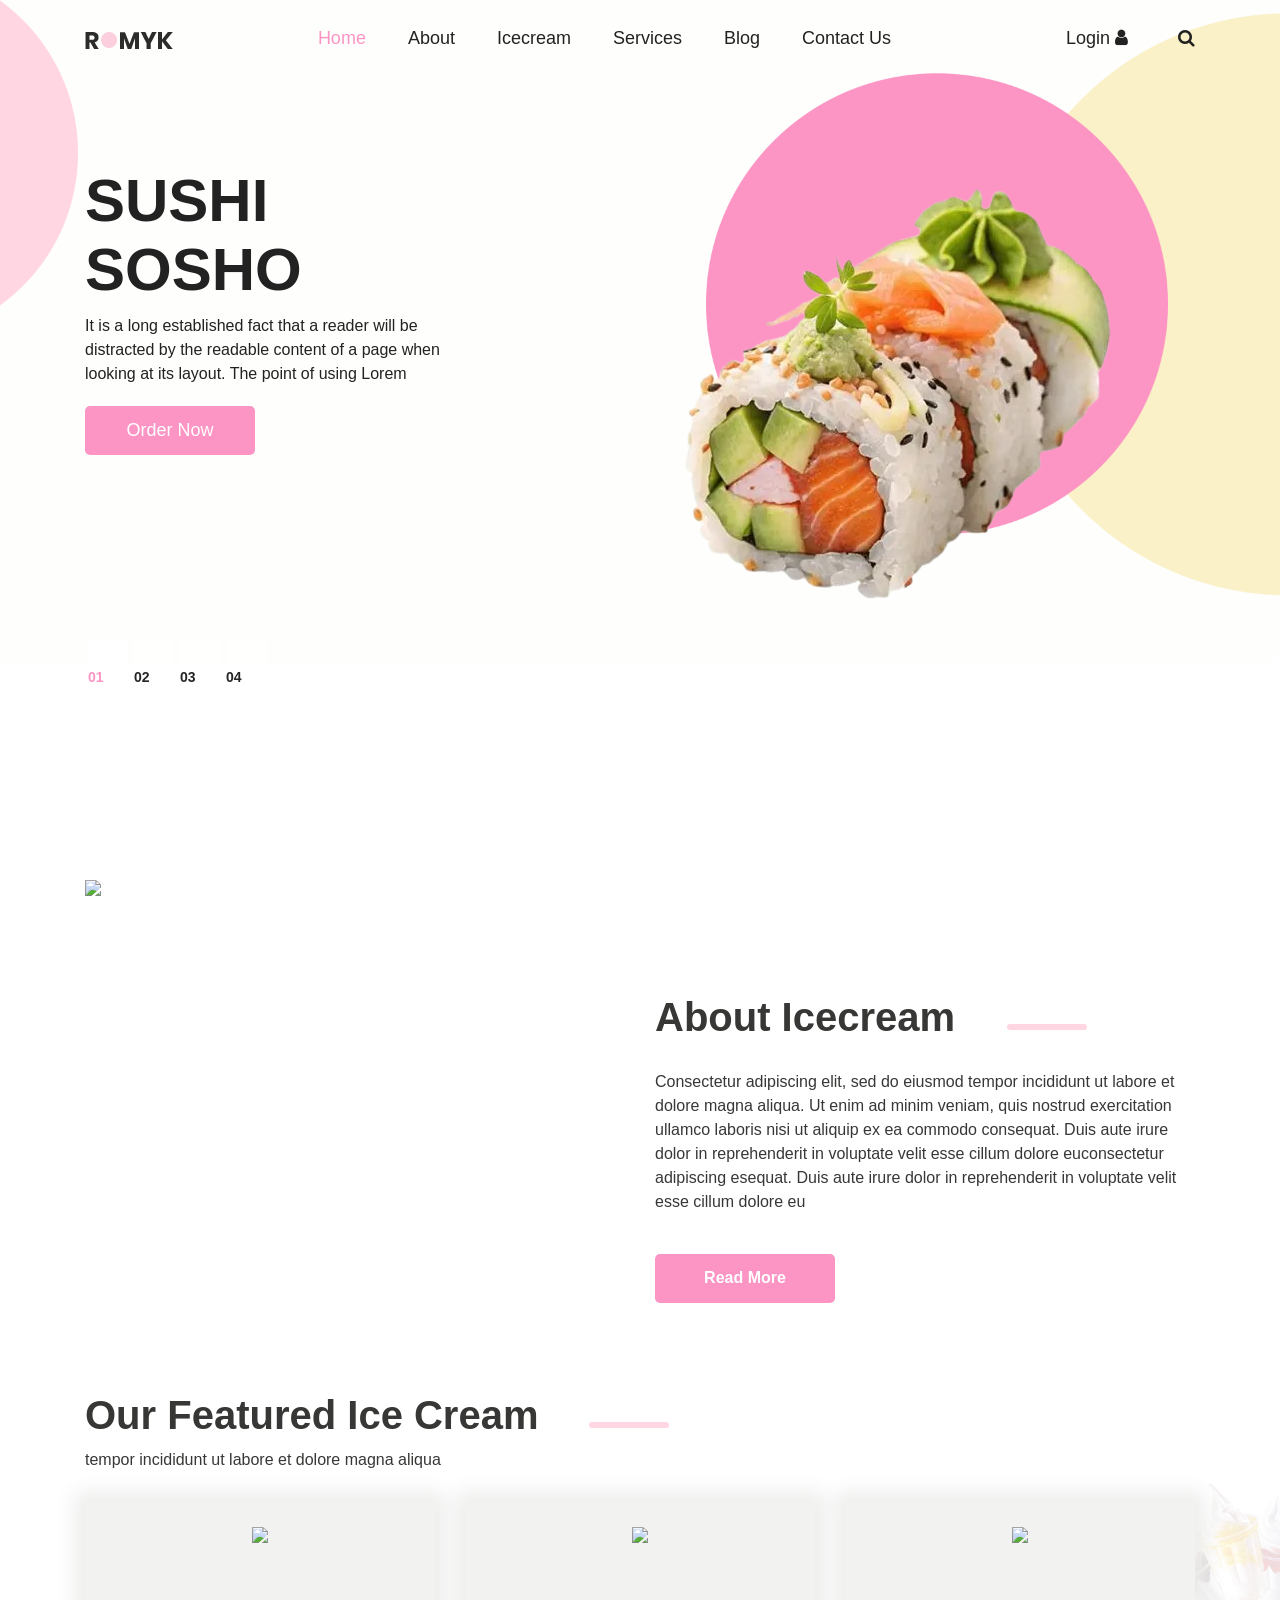
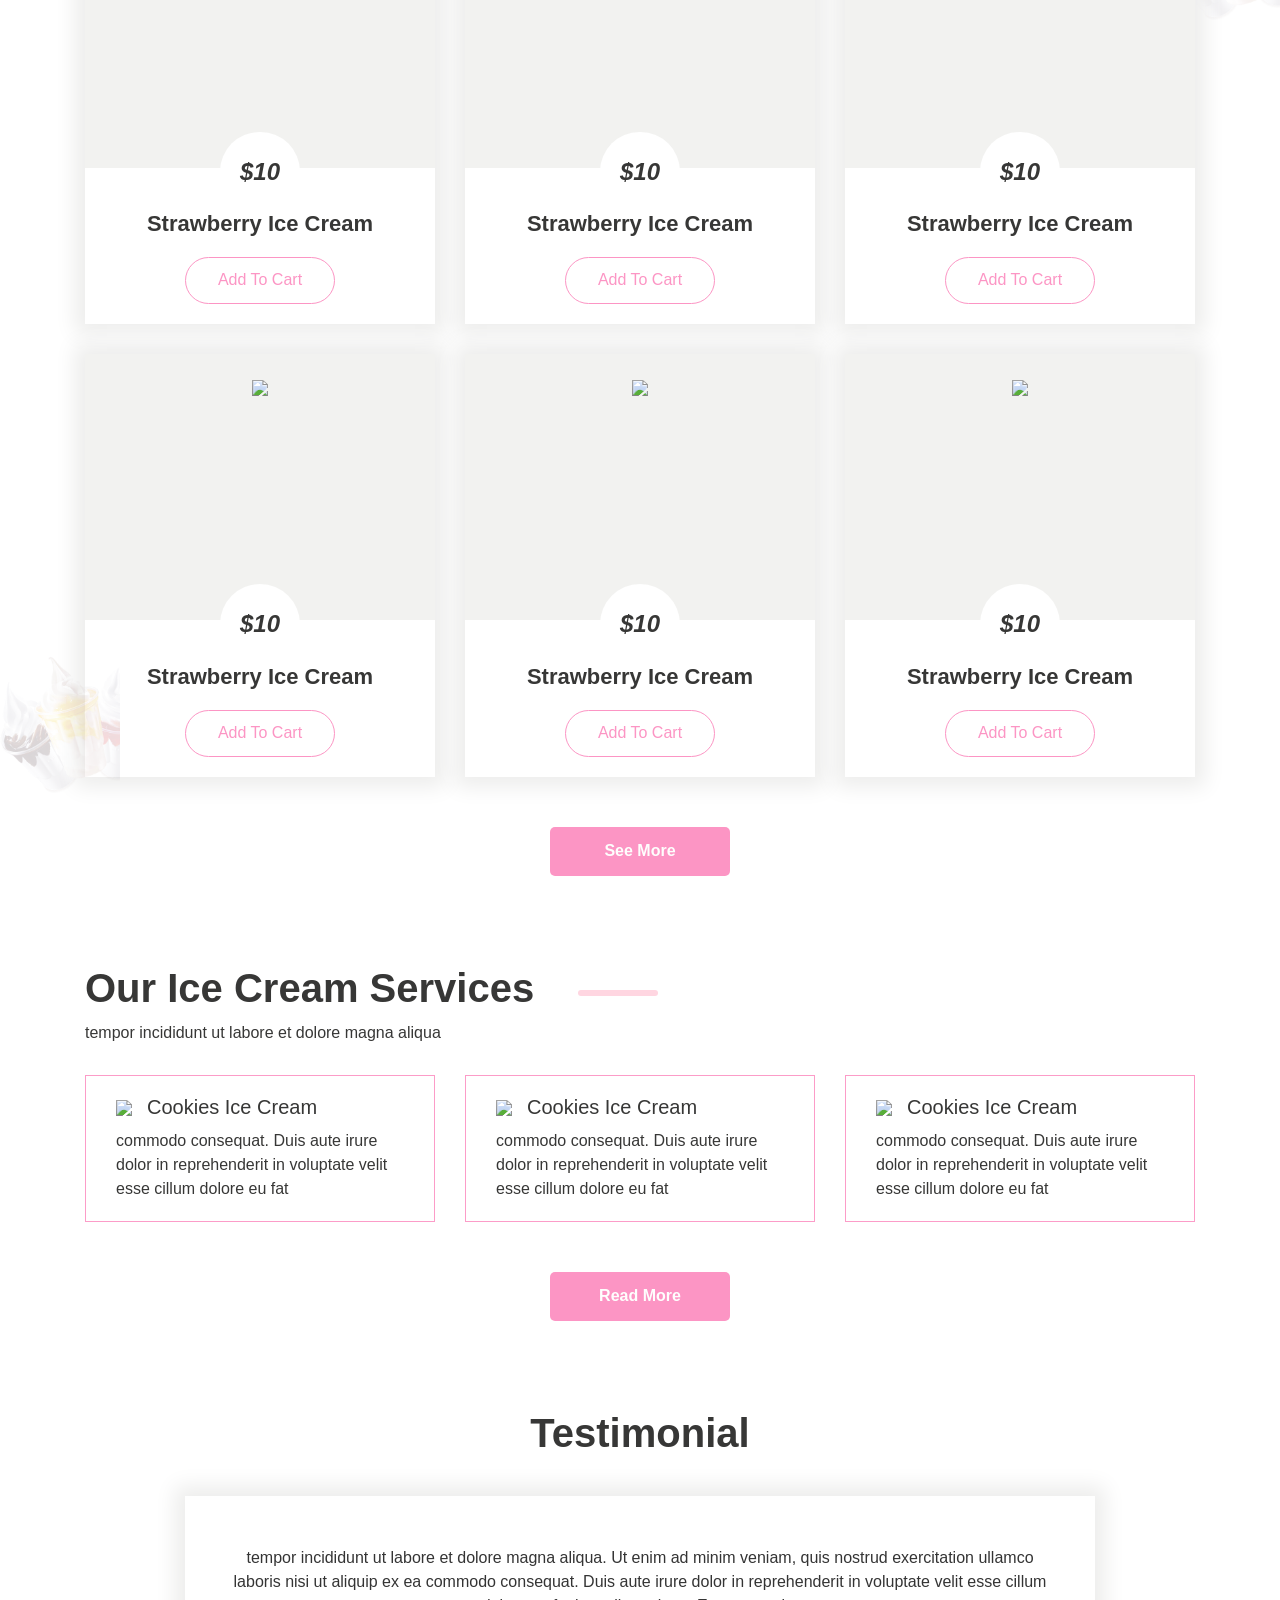
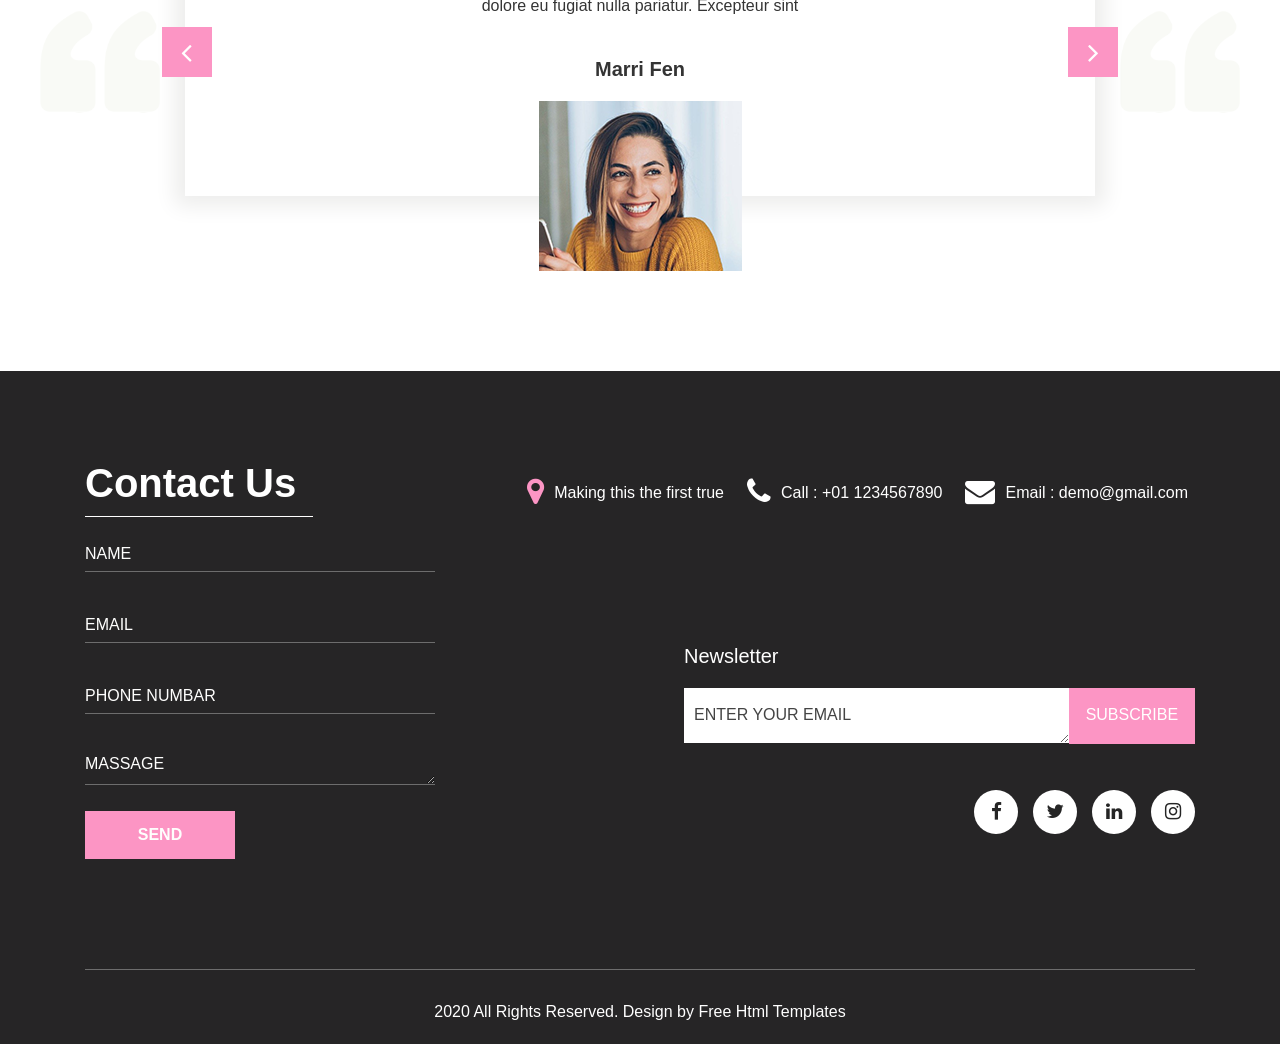
==== index.html @ 0fcc0a8a "Initial commit" ====
<!DOCTYPE html>
<html>
   <head>
      <!-- basic -->
      <meta charset="utf-8">
      <meta http-equiv="X-UA-Compatible" content="IE=edge">
      <meta name="viewport" content="width=device-width, initial-scale=1">
      <!-- mobile metas -->
      <meta name="viewport" content="width=device-width, initial-scale=1">
      <meta name="viewport" content="initial-scale=1, maximum-scale=1">
      <!-- site metas -->
      <title>Romyk</title>
      <meta name="keywords" content="">
      <meta name="description" content="">
      <meta name="author" content="">
      <!-- bootstrap css -->
      <link rel="stylesheet" type="text/css" href="css/bootstrap.min.css">
      <!-- style css -->
      <link rel="stylesheet" type="text/css" href="css/style.css">
      <!-- Responsive-->
      <link rel="stylesheet" href="css/responsive.css">
      <!-- fevicon -->
      <link rel="icon" href="images/fevicon.png" type="image/gif" />
      <!-- font css -->
      <link href="https://fonts.googleapis.com/css?family=Roboto:400,500,700&display=swap" rel="stylesheet">
      <!-- Scrollbar Custom CSS -->
      <link rel="stylesheet" href="css/jquery.mCustomScrollbar.min.css">
      <!-- Tweaks for older IEs-->
      <link rel="stylesheet" href="https://netdna.bootstrapcdn.com/font-awesome/4.0.3/css/font-awesome.css">
   </head>
   <body>
      <div class="header_section">
         <div class="container">
            <nav class="navbar navbar-expand-lg navbar-light bg-light">
               <a class="navbar-brand"href="index.html"><img src="images/logo.png"></a>
               <button class="navbar-toggler" type="button" data-toggle="collapse" data-target="#navbarSupportedContent" aria-controls="navbarSupportedContent" aria-expanded="false" aria-label="Toggle navigation">
               <span class="navbar-toggler-icon"></span>
               </button>
               <div class="collapse navbar-collapse" id="navbarSupportedContent">
                  <ul class="navbar-nav ml-auto">
                     <li class="nav-item active">
                        <a class="nav-link" href="index.html">Home</a>
                     </li>
                     <li class="nav-item">
                        <a class="nav-link" href="about.html">About</a>
                     </li>
                     <li class="nav-item">
                        <a class="nav-link" href="icecream.html">Icecream</a>
                     </li>
                     <li class="nav-item">
                        <a class="nav-link" href="services.html">Services</a>
                     </li>
                     <li class="nav-item">
                        <a class="nav-link" href="blog.html">Blog</a>
                     </li>
                     <li class="nav-item">
                        <a class="nav-link" href="contact.html">Contact Us</a>
                     </li>
                  </ul>
                  <form class="form-inline my-2 my-lg-0">
                     <div class="login_bt"><a href="#">Login <span style="color: #222222;"><i class="fa fa-user" aria-hidden="true"></i></span></a></div>
                     <div class="fa fa-search form-control-feedback"></div>
                  </form>
               </div>
            </nav>
         </div>
         <!-- banner section start --> 
         <div class="banner_section layout_padding">
            <div class="container">
               <div id="carouselExampleIndicators" class="carousel slide" data-ride="carousel">
                  <ol class="carousel-indicators">
                     <li data-target="#carouselExampleIndicators" data-slide-to="0" class="active">01</li>
                     <li data-target="#carouselExampleIndicators" data-slide-to="1">02</li>
                     <li data-target="#carouselExampleIndicators" data-slide-to="2">03</li>
                     <li data-target="#carouselExampleIndicators" data-slide-to="3">04</li>
                  </ol>
                  <div class="carousel-inner">
                     <div class="carousel-item active">
                        <div class="row">
                           <div class="col-sm-6">
                              <h1 class="banner_taital">SUSHI SOSHO</h1>
                              <p class="banner_text">It is a long established fact that a reader will be distracted by the readable content of a page when looking at its layout. The point of using Lorem</p>
                              <div class="started_text"><a href="#">Order Now</a></div>
                           </div>
                           <div class="col-sm-6">
                              <div class="banner_img"><img src="images/sushiOriginales.png"></div>
                           </div>
                        </div>
                     </div>
                     <div class="carousel-item">
                        <div class="row">
                           <div class="col-sm-6">
                              <h1 class="banner_taital">SuShin</h1>
                              <p class="banner_text">It is a long established fact that a reader will be distracted by the readable content of a page when looking at its layout. The point of using Lorem</p>
                              <div class="started_text"><a href="#">Order Now</a></div>
                           </div>
                           <div class="col-sm-6">
                              <div class="banner_img"><img src="images/empanizados.png"></div>
                           </div>
                        </div>
                     </div>
                     <div class="carousel-item">
                        <div class="row">
                           <div class="col-sm-6">
                              <h1 class="banner_taital">SUSHOS</h1>
                              <p class="banner_text">It is a long established fact that a reader will be distracted by the readable content of a page when looking at its layout. The point of using Lorem</p>
                              <div class="started_text"><a href="#">Order Now</a></div>
                           </div>
                           <div class="col-sm-6">
                              <div class="banner_img"><img src="images/sushiVoladoress.png"></div>
                           </div>
                        </div>
                     </div>
                     <div class="carousel-item">
                        <div class="row">
                           <div class="col-sm-6">
                              <h1 class="banner_taital">SALMON SISHON</h1>
                              <p class="banner_text">It is a long established fact that a reader will be distracted by the readable content of a page when looking at its layout. The point of using Lorem</p>
                              <div class="started_text"><a href="#">Order Now</a></div>
                           </div>
                           <div class="col-sm-6">
                              <div class="banner_img"><img src="images/ordenSushis.png"></div>
                           </div>
                        </div>
                     </div>
                  </div>
               </div>
            </div>
         </div>
         <!-- banner section end -->
      </div>
      <!-- header section end -->
      <!-- about sectuion start -->
      <div class="about_section layout_padding">
         <div class="container">
            <div class="row">
               <div class="col-md-6">
                  <div class="about_img"><img src="images/about-img.png"></div>
               </div>
               <div class="col-md-6">
                  <h1 class="about_taital">About Icecream</h1>
                  <p class="about_text">Consectetur adipiscing elit, sed do eiusmod tempor incididunt ut labore et dolore magna aliqua. Ut enim ad minim veniam, quis nostrud exercitation ullamco laboris nisi ut aliquip ex ea commodo consequat. Duis aute irure dolor in reprehenderit in voluptate velit esse cillum dolore euconsectetur adipiscing esequat. Duis aute irure dolor in reprehenderit in voluptate velit esse cillum dolore eu</p>
                  <div class="read_bt_1"><a href="#">Read More</a></div>
               </div>
            </div>
         </div>
      </div>
      <!-- about sectuion end -->
      <!-- cream sectuion start -->
      <div class="cream_section layout_padding">
         <div class="container">
            <div class="row">
               <div class="col-md-12">
                  <h1 class="cream_taital">Our Featured Ice Cream</h1>
                  <p class="cream_text">tempor incididunt ut labore et dolore magna aliqua</p>
               </div>
            </div>
            <div class="cream_section_2">
               <div class="row">
                  <div class="col-md-4">
                     <div class="cream_box">
                        <div class="cream_img"><img src="images/img-1.png"></div>
                        <div class="price_text">$10</div>
                        <h6 class="strawberry_text">Strawberry Ice Cream</h6>
                        <div class="cart_bt"><a href="#">Add To Cart</a></div>
                     </div>
                  </div>
                  <div class="col-md-4">
                     <div class="cream_box">
                        <div class="cream_img"><img src="images/img-2.png"></div>
                        <div class="price_text">$10</div>
                        <h6 class="strawberry_text">Strawberry Ice Cream</h6>
                        <div class="cart_bt"><a href="#">Add To Cart</a></div>
                     </div>
                  </div>
                  <div class="col-md-4">
                     <div class="cream_box">
                        <div class="cream_img"><img src="images/img-1.png"></div>
                        <div class="price_text">$10</div>
                        <h6 class="strawberry_text">Strawberry Ice Cream</h6>
                        <div class="cart_bt"><a href="#">Add To Cart</a></div>
                     </div>
                  </div>
               </div>
            </div>
            <div class="cream_section_2">
               <div class="row">
                  <div class="col-md-4">
                     <div class="cream_box">
                        <div class="cream_img"><img src="images/img-3.png"></div>
                        <div class="price_text">$10</div>
                        <h6 class="strawberry_text">Strawberry Ice Cream</h6>
                        <div class="cart_bt"><a href="#">Add To Cart</a></div>
                     </div>
                  </div>
                  <div class="col-md-4">
                     <div class="cream_box">
                        <div class="cream_img"><img src="images/img-4.png"></div>
                        <div class="price_text">$10</div>
                        <h6 class="strawberry_text">Strawberry Ice Cream</h6>
                        <div class="cart_bt"><a href="#">Add To Cart</a></div>
                     </div>
                  </div>
                  <div class="col-md-4">
                     <div class="cream_box">
                        <div class="cream_img"><img src="images/img-5.png"></div>
                        <div class="price_text">$10</div>
                        <h6 class="strawberry_text">Strawberry Ice Cream</h6>
                        <div class="cart_bt"><a href="#">Add To Cart</a></div>
                     </div>
                  </div>
               </div>
            </div>
            <div class="seemore_bt"><a href="#">See More</a></div>
         </div>
      </div>
      <!-- cream sectuion end -->
      <!-- services section start -->
      <div class="services_section layout_padding">
         <div class="container">
            <div class="row">
               <div class="col-md-12">
                  <h1 class="services_taital">Our Ice Cream Services</h1>
                  <p class="services_text">tempor incididunt ut labore et dolore magna aliqua</p>
               </div>
            </div>
            <div class="services_section_2">
               <div class="row">
                  <div class="col-md-4">
                     <div class="services_box">
                        <h5 class="tasty_text"><span class="icon_img"><img src="images/icon-1.png"></span>Cookies Ice Cream</h5>
                        <p class="lorem_text">commodo consequat. Duis aute irure dolor in reprehenderit in voluptate velit esse cillum dolore eu fat </p>
                     </div>
                  </div>
                  <div class="col-md-4">
                     <div class="services_box">
                        <h5 class="tasty_text"><span class="icon_img"><img src="images/icon-2.png"></span>Cookies Ice Cream</h5>
                        <p class="lorem_text">commodo consequat. Duis aute irure dolor in reprehenderit in voluptate velit esse cillum dolore eu fat </p>
                     </div>
                  </div>
                  <div class="col-md-4">
                     <div class="services_box">
                        <h5 class="tasty_text"><span class="icon_img"><img src="images/icon-1.png"></span>Cookies Ice Cream</h5>
                        <p class="lorem_text">commodo consequat. Duis aute irure dolor in reprehenderit in voluptate velit esse cillum dolore eu fat </p>
                     </div>
                  </div>
               </div>
            </div>
            <div class="seemore_bt"><a href="#">Read More</a></div>
         </div>
      </div>
      <!-- services section end -->
      <!-- testimonial section start -->
      <div class="testimonial_section layout_padding">
         <div class="container">
            <div class="row">
               <div class="col-md-12">
                  <h1 class="testimonial_taital">Testimonial</h1>
               </div>
            </div>
            <div class="testimonial_section_2">
               <div class="row">
                  <div class="col-md-12">
                     <div class="testimonial_box">
                        <div id="main_slider" class="carousel slide" data-ride="carousel">
                           <div class="carousel-inner">
                              <div class="carousel-item active">
                                 <p class="testimonial_text">tempor incididunt ut labore et dolore magna aliqua. Ut enim ad minim veniam, quis nostrud exercitation ullamco laboris nisi ut aliquip ex ea commodo consequat. Duis aute irure dolor in reprehenderit in voluptate velit esse cillum dolore eu fugiat nulla pariatur. Excepteur sint</p>
                                 <h4 class="client_name">Marri Fen</h4>
                                 <div class="client_img"><img src="images/client-img.png"></div>
                              </div>
                              <div class="carousel-item">
                                 <p class="testimonial_text">tempor incididunt ut labore et dolore magna aliqua. Ut enim ad minim veniam, quis nostrud exercitation ullamco laboris nisi ut aliquip ex ea commodo consequat. Duis aute irure dolor in reprehenderit in voluptate velit esse cillum dolore eu fugiat nulla pariatur. Excepteur sint</p>
                                 <h4 class="client_name">Marri Fen</h4>
                                 <div class="client_img"><img src="images/client-img.png"></div>
                              </div>
                              <div class="carousel-item">
                                 <p class="testimonial_text">tempor incididunt ut labore et dolore magna aliqua. Ut enim ad minim veniam, quis nostrud exercitation ullamco laboris nisi ut aliquip ex ea commodo consequat. Duis aute irure dolor in reprehenderit in voluptate velit esse cillum dolore eu fugiat nulla pariatur. Excepteur sint</p>
                                 <h4 class="client_name">Marri Fen</h4>
                                 <div class="client_img"><img src="images/client-img.png"></div>
                              </div>
                           </div>
                           <a class="carousel-control-prev" href="#main_slider" role="button" data-slide="prev">
                           <i class="fa fa-angle-left"></i>
                           </a>
                           <a class="carousel-control-next" href="#main_slider" role="button" data-slide="next">
                           <i class="fa fa-angle-right"></i>
                           </a>
                        </div>
                     </div>
                  </div>
               </div>
            </div>
         </div>
      </div>
      <!-- testimonial section end -->
      <!-- contact section start -->
      <div class="contact_section layout_padding">
         <div class="container">
            <div class="row">
               <div class="col-md-4">
                  <div class="contact_main">
                     <h1 class="contact_taital">Contact Us</h1>
                     <form action="/action_page.php">
                        <div class="form-group">
                           <input type="text" class="email-bt" placeholder="Name" name="Name">
                        </div>
                        <div class="form-group">
                           <input type="text" class="email-bt" placeholder="Email" name="Name">
                        </div>
                        <div class="form-group">
                           <input type="text" class="email-bt" placeholder="Phone Numbar" name="Email">
                        </div>
                        <div class="form-group">
                           <textarea class="massage-bt" placeholder="Massage" rows="5" id="comment" name="Massage"></textarea>
                        </div>
                     </form>
                     <div class="main_bt"><a href="#">SEND</a></div>
                  </div>
               </div>
               <div class="col-md-8">
                  <div class="location_text">
                     <ul>
                        <li>
                           <a href="#">
                           <span class="padding_left_10 active"><i class="fa fa-map-marker" aria-hidden="true"></i></span>Making this the first true</a>
                        </li>
                        <li>
                           <a href="#">
                           <span class="padding_left_10"><i class="fa fa-phone" aria-hidden="true"></i></span>Call : +01 1234567890
                           </a>
                        </li>
                        <li>
                           <a href="#">
                           <span class="padding_left_10"><i class="fa fa-envelope" aria-hidden="true"></i></span>Email : demo@gmail.com
                           </a>
                        </li>
                     </ul>
                  </div>
                  <div class="mail_main">
                     <h3 class="newsletter_text">Newsletter</h3>
                     <div class="form-group">
                        <textarea class="update_mail" placeholder="Enter Your Email" rows="5" id="comment" name="Enter Your Email"></textarea>
                        <div class="subscribe_bt"><a href="#">Subscribe</a></div>
                     </div>
                  </div>
                  <div class="footer_social_icon">
                     <ul>
                        <li><a href="#"><i class="fa fa-facebook" aria-hidden="true"></i></a></li>
                        <li><a href="#"><i class="fa fa-twitter" aria-hidden="true"></i></a></li>
                        <li><a href="#"><i class="fa fa-linkedin" aria-hidden="true"></i></a></li>
                        <li><a href="#"><i class="fa fa-instagram" aria-hidden="true"></i></a></li>
                     </ul>
                  </div>
               </div>
            </div>
         </div>
      </div>
      <!-- contact section end -->
      <!-- copyright section start -->
      <div class="copyright_section">
         <div class="container">
            <p class="copyright_text">2020 All Rights Reserved. Design by <a href="https://html.design">Free Html Templates</a></p>
         </div>
      </div>
      <!-- copyright section end -->
      <!-- Javascript files-->
      <script src="js/jquery.min.js"></script>
      <script src="js/popper.min.js"></script>
      <script src="js/bootstrap.bundle.min.js"></script>
      <script src="js/jquery-3.0.0.min.js"></script>
      <script src="js/plugin.js"></script>
      <!-- sidebar -->
      <script src="js/jquery.mCustomScrollbar.concat.min.js"></script>
      <script src="js/custom.js"></script>
      <!-- javascript --> 
   </body>
</html>
---- css/style.css ----
/*--------------------------------------------------------------------- File Name: style.css ---------------------------------------------------------------------*/


/*--------------------------------------------------------------------- import Files ---------------------------------------------------------------------*/

@import url(animate.min.css);
@import url(normalize.css);
@import url(icomoon.css);
@import url(css/font-awesome.min.css);
@import url(meanmenu.css);
@import url(owl.carousel.min.css);
@import url(swiper.min.css);
@import url(slick.css);
@import url(jquery.fancybox.min.css);
@import url(jquery-ui.css);
@import url(nice-select.css);

/*--------------------------------------------------------------------- skeleton ---------------------------------------------------------------------*/

* {
    box-sizing: border-box !important;
    transition: ease all 0.5s;
}

html {
    scroll-behavior: smooth;
}

body {
    color: #666666;
    font-size: 14px;
    font-family: 'Poppins', sans-serif;
    line-height: 1.80857;
    font-weight: normal;
    overflow-x: hidden;
}

a {
    color: #1f1f1f;
    text-decoration: none !important;
    outline: none !important;
    -webkit-transition: all .3s ease-in-out;
    -moz-transition: all .3s ease-in-out;
    -ms-transition: all .3s ease-in-out;
    -o-transition: all .3s ease-in-out;
    transition: all .3s ease-in-out;
}

h1,
h2,
h3,
h4,
h5,
h6 {
    letter-spacing: 0;
    font-weight: normal;
    position: relative;
    padding: 0 0 10px 0;
    font-weight: normal;
    line-height: normal;
    color: #111111;
    margin: 0
}

h1 {
    font-size: 24px
}

h2 {
    font-size: 22px
}

h3 {
    font-size: 18px
}

h4 {
    font-size: 16px
}

h5 {
    font-size: 14px
}

h6 {
    font-size: 13px
}

*,
*::after,
*::before {
    -webkit-box-sizing: border-box;
    -moz-box-sizing: border-box;
    box-sizing: border-box;
}

h1 a,
h2 a,
h3 a,
h4 a,
h5 a,
h6 a {
    color: #212121;
    text-decoration: none!important;
    opacity: 1
}

button:focus {
    outline: none;
}

ul,
li,
ol {
    margin: 0px;
    padding: 0px;
    list-style: none;
}

p {
    margin: 20px;
    font-weight: 300;
    font-size: 15px;
    line-height: 24px;
}

a {
    color: #222222;
    text-decoration: none;
    outline: none !important;
}

a,
.btn {
    text-decoration: none !important;
    outline: none !important;
    -webkit-transition: all .3s ease-in-out;
    -moz-transition: all .3s ease-in-out;
    -ms-transition: all .3s ease-in-out;
    -o-transition: all .3s ease-in-out;
    transition: all .3s ease-in-out;
}

img {
    max-width: 100%;
    height: auto;
}

 :focus {
    outline: 0;
}

.paddind_bottom_0 {
    padding-bottom: 0 !important;
}

.btn-custom {
    margin-top: 20px;
    background-color: transparent !important;
    border: 2px solid #ddd;
    padding: 12px 40px;
    font-size: 16px;
}

.lead {
    font-size: 18px;
    line-height: 30px;
    color: #767676;
    margin: 0;
    padding: 0;
}

.form-control:focus {
    border-color: #ffffff !important;
    box-shadow: 0 0 0 .2rem rgba(255, 255, 255, .25);
}

.navbar-form input {
    border: none !important;
}

.badge {
    font-weight: 500;
}

blockquote {
    margin: 20px 0 20px;
    padding: 30px;
}

button {
    border: 0;
    margin: 0;
    padding: 0;
    cursor: pointer;
}

.full {
    float: left;
    width: 100%;
}

.layout_padding {
    padding-top: 100px;
    padding-bottom: 0px;
}

.padding_0 {
    padding: 0px;
}


/* header section start */

.header_section {
    width: 100%;
    float: left;
    background-image: url(../images/banner-bg.png);
    height: auto;
    background-size: 100%;
    background-repeat: no-repeat;
}

.header_bg {
    background: #ffffff;
    border-bottom: 1px solid #fc95c4;
}

.bg-light {
    background-color: transparent !important;
}

.ml-auto,
.mx-auto {
    margin: 0 auto;
}

.navbar-expand-lg .navbar-nav .nav-link {
    padding: 3px 15px;
    font-size: 18px;
    color: #222222;
    margin: 0px 6px;
}

.navbar-light .navbar-nav .active>.nav-link,
.navbar-light .navbar-nav .nav-link.active,
.navbar-light .navbar-nav .nav-link.show,
.navbar-light .navbar-nav .show>.nav-link {
    color: #fc95c4;
}

.navbar-light .navbar-nav .nav-link:focus,
.navbar-light .navbar-nav .nav-link:hover {
    color: #fc95c4;
}

.navbar-brand {
    margin: 0px;
    float: right;
}

.navbar {
    padding: 15px 0px;
}

.login_bt {}

.login_bt a {
    font-size: 18px;
    color: #222222;
    padding: 0px 50px 0px 30px;
}

.login_bt a:hover {
    color: #fc95c4;
}

.fa.fa-search.form-control-feedback {
    font-size: 18px;
    color: #222222;
}

.fa.fa-search.form-control-feedback:hover {
    font-size: 18px;
    color: #fc95c4;
}


/* header section end */


/* banner section start */

.banner_section {
    width: 100%;
    float: left;
    padding: 90px 0px 145px 0px;
}

.banner_taital {
    width: 30%;
    font-size: 60px;
    color: #222222;
    font-weight: bold;
}

.banner_text {
    width: 70%;
    font-size: 16px;
    color: #222222;
    margin: 0px;
}

.started_text {
    width: 170px;
    float: left;
    padding-top: 20px;
}

.started_text a {
    width: 100%;
    float: left;
    padding: 8px 10px;
    color: #ffffff;
    background-color: #fc95c4;
    text-align: center;
    font-size: 18px;
    border-radius: 5px;
}

.started_text a:hover {
    color: #252525;
    background-color: #faf8f9;
}

.form-group {
    margin-bottom: 0px;
}

.carousel-indicators li {
    width: 40px;
    height: 40px;
    color: #252525;
    /* width: auto; */
    /* height: auto; */
    border: none;
    text-indent: 0;
    padding-top: 25px;
    justify-content: center;
    align-items: center;
    font-weight: bold;
}

.carousel-indicators .active {
    color: #fc95c4;
}

.carousel-indicators {
    bottom: -40px;
    justify-content: left;
    margin-right: initial;
    margin-left: 0px;
}


/* banner section end */


/* about section start */

.about_section {
    width: 100%;
    float: left;
    padding: 90px 0px 0px 0px;
}

.about_taital {
    width: 80%;
    float: left;
    font-size: 40px;
    color: #373736;
    font-weight: bold;
    padding-top: 120px;
}

.about_taital::after {
    position: absolute;
    content: '';
    width: 80px;
    height: 6px;
    background-color: #ffd6e1;
    bottom: 20px;
    right: 0px;
    border-radius: 4px;
}

.about_text {
    width: 100%;
    float: left;
    font-size: 16px;
    color: #373736;
    margin-left: 0px;
}

.about_img {
    width: 100%;
    float: left;
}

.read_bt_1 {
    width: 180px;
    float: left;
    margin-top: 20px;
}

.read_bt_1 a {
    width: 100%;
    float: left;
    font-size: 16px;
    text-align: center;
    background-color: #fc95c4;
    color: #ffffff;
    padding: 10px 0px;
    border-radius: 5px;
    font-weight: bold;
}

.read_bt_1 a:hover {
    background-color: #1e1e1e;
    color: #faf8f9;
}


/* about section end */


/* cream section start */

.cream_section {
    width: 100%;
    float: left;
    padding: 90px 0px 0px 0px;
    position: relative;
}

.cream_section::after {
    position: absolute;
    content: '';
    width: 120px;
    height: 140px;
    background-image: url(../images/img-6.png);
    background-size: 100%;
    background-repeat: no-repeat;
    bottom: 80px;
}

.cream_section::before {
    position: absolute;
    content: '';
    width: 120px;
    height: 140px;
    background-image: url(../images/img-6.png);
    background-size: 100%;
    background-repeat: no-repeat;
    top: 180px;
    right: 0px;
}

.cream_taital {
    width: 67%;
    float: left;
    font-size: 40px;
    color: #373736;
    font-weight: bold;
}

.cream_taital::after {
    position: absolute;
    content: '';
    width: 80px;
    height: 6px;
    background-color: #ffd6e1;
    bottom: 20px;
    right: 160px;
    border-radius: 4px;
}

.cream_text {
    width: 100%;
    float: left;
    font-size: 16px;
    color: #373736;
    margin: 0px;
}

.cream_section_2 {
    width: 100%;
    float: left;
    padding-top: 30px;
}

.cream_box {
    width: 100%;
    float: left;
    background-image: linear-gradient( 0deg, #ffffff 37%, #f2f2f0 37%);
    height: auto;
    padding: 20px;
    box-shadow: 0px 0px 20px 10px #ededec;
}

.cream_box:hover {
    background-image: linear-gradient( 0deg, #ffffff 37%, #faf0c7 37%);
}

.cream_img {
    width: 100%;
    text-align: center;
    padding-bottom: 20px;
    min-height: 210px;
}

.price_text {
    width: 80px;
    margin: 0 auto;
    text-align: center;
    font-size: 24px;
    color: #373736;
    font-weight: bold;
    background: #fff;
    padding: 18px 15px;
    border-radius: 100px;
    font-style: italic;
}

.strawberry_text {
    width: 100%;
    font-size: 22px;
    color: #373736;
    text-align: center;
    font-weight: bold;
}

.cart_bt {
    width: 150px;
    margin: 0 auto;
    text-align: center;
    padding-top: 10px;
}

.cart_bt a {
    width: 100%;
    float: left;
    font-size: 16px;
    text-align: center;
    border: 1px solid #fc95c4;
    color: #fc95c4;
    padding: 8px 0px;
    border-radius: 40px;
}

.cart_bt a:hover {
    border: 1px solid #373736;
    color: #373736;
}

.seemore_bt {
    width: 180px;
    margin: 0 auto;
    text-align: center;
    padding-top: 50px;
    display: flex;
}

.seemore_bt a {
    width: 100%;
    float: left;
    font-size: 16px;
    text-align: center;
    background-color: #fc95c4;
    color: #fefefd;
    padding: 10px 0px;
    border-radius: 5px;
    font-weight: bold;
}

.seemore_bt a:hover {
    background-color: #1e1e1e;
    color: #faf8f9;
}


/* cream section end */


/* services section start */

.services_section {
    width: 100%;
    float: left;
    padding: 90px 0px 0px 0px;
    position: relative;
}

.services_taital {
    width: 66%;
    float: left;
    font-size: 40px;
    color: #373736;
    font-weight: bold;
}

.services_taital::after {
    position: absolute;
    content: '';
    width: 80px;
    height: 6px;
    background-color: #ffd6e1;
    bottom: 25px;
    right: 160px;
    border-radius: 4px;
}

.services_text {
    width: 100%;
    float: left;
    font-size: 16px;
    color: #373736;
    margin: 0px;
}

.services_section_2 {
    width: 100%;
    float: left;
    padding-top: 30px;
}

.services_box {
    width: 100%;
    float: left;
    border: 1px solid #fc9cc8;
    padding: 20px 30px;
    height: auto;
}

.tasty_text {
    width: 100%;
    float: left;
    font-size: 20px;
    color: #373736;
}

.icon_img {
    padding-right: 15px;
}

.lorem_text {
    width: 100%;
    float: left;
    font-size: 16px;
    color: #373736;
    margin: 0px;
}


/* services section end */


/* testimonial section start */

.testimonial_section {
    width: 100%;
    float: left;
    padding: 90px 0px 100px 0px;
    position: relative;
}

.testimonial_taital {
    width: 100%;
    float: left;
    font-size: 40px;
    color: #373736;
    font-weight: bold;
    text-align: center;
}

.testimonial_section_2 {
    width: 100%;
    float: left;
    padding-top: 30px;
    padding-bottom: 75px;
    position: relative;
}

.testimonial_section::after {
    position: absolute;
    content: '';
    width: 120px;
    height: 102px;
    background-image: url(../images/quick-icon.png);
    background-size: 100%;
    left: 40px;
    top: 290px;
}

.testimonial_section::before {
    position: absolute;
    content: '';
    width: 120px;
    height: 102px;
    background-image: url(../images/quick-icon.png);
    background-size: 100%;
    right: 40px;
    top: 290px;
}

.testimonial_box {
    width: 82%;
    margin: 0 auto;
    background-color: #ffffff;
    box-shadow: 0px 0px 20px 10px #ededec;
    padding: 50px 40px 0px 40px;
    height: 300px;
}

.testimonial_text {
    width: 100%;
    font-size: 16px;
    color: #343434;
    margin: 0px;
    text-align: center;
}

.client_name {
    width: 100%;
    font-size: 20px;
    text-align: center;
    color: #343434;
    font-weight: bold;
    padding-top: 40px;
}

.client_img {
    width: 100%;
    text-align: center;
    margin-top: 10px;
}

#main_slider a.carousel-control-next {
    position: absolute;
    right: -63px;
    top: 25%;
}

#main_slider a.carousel-control-prev {
    position: absolute;
    left: -63px;
    top: 25%;
}

#main_slider .carousel-control-prev,
#main_slider .carousel-control-next {
    width: 50px;
    height: 50px;
    background-color: #fc95c4;
    opacity: 1;
    font-size: 30px;
    color: #ffffff;
}

#main_slider .carousel-control-prev:hover,
#main_slider .carousel-control-next:hover,
#main_sl695ider .carousel-control-prev:focus,
#main_slider .carousel-control-next:focus {
    background-color: #1e1e1e;
    color: #fff;
}


/* testimonial section end */


/* contact section start */

.contact_section {
    width: 100%;
    float: left;
    background-color: #262526;
    height: auto;
    padding: 90px 0px;
}

.contact_main {
    width: 100%;
    float: left;
}

.contact_taital {
    width: 65%;
    float: left;
    font-size: 40px;
    font-weight: bold;
    color: #ffffff;
    border-bottom: 1px solid #ffffff;
}

.form-group {
    margin-bottom: 30px;
}

.email-bt {
    color: #fefefd;
    width: 100%;
    height: 55px;
    font-size: 16px;
    padding: 20px 20px 0px 0px;
    background-color: transparent !important;
    border-bottom: 1px solid #6d6d6d !important;
    border: 0px;
    text-transform: uppercase;
}

input.email-bt::placeholder {
    color: #fefefd;
}

.massage-bt {
    color: #fefefd;
    width: 100%;
    height: 55px;
    font-size: 16px;
    padding: 20px 20px 0px 0px;
    background-color: transparent !important;
    border-bottom: 1px solid #6d6d6d !important;
    border: 0px;
    text-transform: uppercase;
}

textarea#comment::placeholder {
    color: #fefefd;
}

.main_bt {
    width: 150px;
    float: left;
    padding-top: 10px;
}

.main_bt a {
    width: 100%;
    float: left;
    color: #fefefd;
    font-size: 16px;
    padding: 10px 0px;
    background-color: #fc95c4;
    text-transform: uppercase;
    font-weight: bold;
    text-align: center;
}

.main_bt a:hover {
    color: #252525;
    background-color: #ffffff;
}

.location_text {
    width: 100%;
    float: left;
}

.location_text ul {
    margin: 0px;
    padding: 0px;
    float: right;
}

.location_text li {
    float: left;
    font-size: 16px;
    color: #ffffff;
    padding: 0px 7px 0px 16px;
}

.location_text li a {
    color: #ffffff;
}

.location_text li a:hover {
    color: #ffffff;
}

.padding_left_10 {
    font-size: 30px;
    color: #ffffff;
    padding-right: 10px;
    position: relative;
    top: 4px;
}

.padding_left_10:hover {
    color: #fc95c4;
}

.padding_left_10.active {
    color: #fc95c4;
}

.footer_social_icon {
    width: 100%;
    float: right;
    padding-top: 20px;
    text-align: right;
}

.footer_social_icon ul {
    margin: 0px;
    padding: 0px;
    display: inline-block;
}

.footer_social_icon li {
    float: left;
}

.footer_social_icon li a {
    float: left;
    padding: 5px 10px;
    background-color: #fff;
    color: #252525;
    border-radius: 100%;
    font-size: 19px;
    margin-left: 15px;
    width: 44px;
    text-align: center;
    margin-top: 10px;
}

.footer_social_icon li a:hover {
    background-color: #fc95c4;
    color: #ffffff;
}

.mail_main {
    width: 70%;
    float: right;
}

.newsletter_text {
    width: 100%;
    float: left;
    font-size: 20px;
    color: #ffffff;
    font-weight: 500;
    margin-top: 130px;
}

.form-group {
    margin-bottom: 1rem;
    display: flex;
    width: 100%;
    float: left;
}

.update_mail {
    color: #444444;
    width: 100%;
    height: 55px;
    font-size: 16px;
    padding: 13px 10px 0px 10px;
    background-color: #ffffff;
    margin: 0 auto;
    justify-content: center;
    align-items: center;
    display: block;
    margin-top: 10px;
    border: 0px;
    text-transform: uppercase;
}

textarea#comment.update_mail::placeholder {
    color: #444444;
}

.subscribe_bt {
    width: 170px;
    float: left;
    padding-top: 10px;
}

.subscribe_bt a {
    width: 100%;
    float: left;
    color: #ffffff;
    font-size: 16px;
    padding: 13px 0px 14px 0px;
    background-color: #fc95c4;
    text-align: center;
    text-transform: uppercase;
}

.subscribe_bt a:hover {
    color: #363636;
    background-color: #ffffff;
}


/* contact section end */


/* copyright section start */

.copyright_section {
    width: 100%;
    float: left;
    background-color: #262526;
    height: auto;
}

.copyright_text {
    width: 100%;
    float: left;
    font-size: 16px;
    color: #ffffff;
    text-align: center;
    margin-left: 0px;
    border-top: 1px solid #6d6d6d;
    padding-top: 30px;
}

.copyright_text a {
    color: #ffffff;
}

.copyright_text a:hover {
    color: #fc95c4;
}


/* copyright section end */

.margin_top90 {
    margin-top: 90px;
}
---- css/responsive.css ----
/*--------------------------------------------------------------------- File Name: responsive.css ---------------------------------------------------------------------*/


/*------------------------------------------------------------------- 991px x 768px ---------------------------------------------------------------------*/

@media only screen and (min-width: 768px) and (max-width: 991px) {
    .header-search {
        padding: 15px 0px;
    }
}


/*------------------------------------------------------------------- 767px x 599px ---------------------------------------------------------------------*/

@media only screen and (min-width: 599px) and (max-width: 767px) {
    .logo {
        text-align: center;
    }
    .cart-content-right {
        padding-bottom: 5px;
    }
    .mg {
        margin: 0px 0px;
    }
    .menu-area-main {
        height: 256px;
        overflow-y: auto;
    }
    .megamenu>.row [class*="col-"] {
        padding: 0px;
    }
    .menu-area-main .megamenu .men-cat {
        padding: 0px 15px;
    }
    .menu-area-main .megamenu .women-cat {
        padding: 0px 15px;
    }
    .menu-area-main .megamenu .el-cat {
        padding: 0px 15px;
    }
    .mean-container .mean-nav ul li a.mean-expand {
        height: 19px;
    }
    .category-box.women-box {
        display: none;
    }
    .cart-box {
        display: inline-block;
        margin: 0px 30px;
    }
    .wish-box {
        float: none;
        margin: 0px 30px;
        display: inline-block;
    }
    .menu-add {
        display: none;
    }
    .category-box {
        display: none;
    }
    .mean-container .mean-nav ul li ol {
        padding: 0px;
    }
    .mean-container .mean-nav ul li a {
        padding: 10px 20px;
        width: 94.8%;
    }
    .mean-container .mean-nav ul li li a {
        width: 92%;
        padding: 1em 4%;
    }
    .mean-container .mean-nav ul li li li a {
        width: 100%;
    }
    .header-search {
        padding: 15px 0px;
    }
    #collapseFilter.d-md-block {
        padding: 30px 0px;
    }
}


/*------------------------------------------------------------------- 599px x 280px ---------------------------------------------------------------------*/

@media only screen and (min-width: 280px) and (max-width: 599px) {
    .cart-content-right {
        padding-bottom: 5px;
    }
    .megamenu>.row [class*="col-"] {
        padding: 0px;
    }
    .menu-area-main .megamenu .men-cat {
        padding: 0px 15px;
    }
    .menu-area-main .megamenu .women-cat {
        padding: 0px 15px;
    }
    .menu-area-main .megamenu .el-cat {
        padding: 0px 15px;
    }
    .mean-container .mean-nav ul li a {
        padding: 1em 4%;
        width: 92%;
    }
    .mean-container .mean-nav ul li li a {
        width: 90%;
        padding: 1em 5%;
    }
    .mean-container .sub-full.megamenu-categories ol li a {
        padding: 5px 0px;
        text-transform: capitalize;
        width: 100%;
    }
    .megamenu .sub-full.megamenu-categories .women-box .banner-up-text a {
        width: auto;
        border: none;
        float: none;
    }
    .menu-area-main {
        height: 45px;
        overflow-y: auto;
    }
    .mean-container .mean-nav ul li a.mean-expand {
        top: 0;
    }
}

@media (min-width: 992px) and (max-width: 1199px) {
    #main_slider a.carousel-control-prev {
        top: 32%;
        left: -65px;
    }
    #main_slider a.carousel-control-next {
        top: 32%;
        right: -65px;
    }
    .mail_main {
        width: 95%;
        float: right;
    }
    .banner_section {
        padding: 90px 0px 45px 0px;
    }
    .about_taital {
        width: 95%;
    }
    .cream_taital {
        width: 80%;
    }
    .cream_box {
        position: relative;
        z-index: 1;
    }
    .services_taital {
        width: 80%;
    }
    .services_box {
        padding: 20px 20px;
    }
    .lorem_text {
        font-size: 13px;
    }
    .testimonial_section::before {
        width: 60px;
        height: 51px;
        right: 30px;
        top: 300px;
    }
    .testimonial_section::after {
        width: 60px;
        height: 51px;
        left: 30px;
        top: 300px;
    }
    .testimonial_box {
        height: 330px;
    }
    .location_text li {
        font-size: 14px;
        padding: 0px 2px 0px 6px;
    }
    .contact_taital {
        width: 80%;
    }
}

@media (min-width: 768px) and (max-width: 991px) {
    #main_slider a.carousel-control-prev {
        top: 30%;
        left: -63px;
    }
    #main_slider a.carousel-control-next {
        top: 30%;
        right: -63px;
    }
    .header_section {
        background-size: cover;
    }
    .navbar-expand-lg {
        padding: 15px 0px;
    }
    .navbar-brand {
        width: 60%;
        padding: 0px;
    }
    .navbar {
        padding: 10px 0px;
    }
    .navbar-toggler {
        background-color: #fff;
        border: 1px solid #fff;
    }
    .navbar-light .navbar-nav .nav-link {
        padding: 5px 5px 0px 5px;
        margin: 0px 0px 0px 0px;
        width: 45%;
        margin: 0 auto;
        text-align: center;
    }
    .login_bt {
        display: none;
    }
    .fa.fa-search.form-control-feedback {
        text-align: center;
        width: 100%;
    }
    .banner_section {
        padding: 90px 0px 45px 0px;
    }
    .banner_taital {
        width: 100%;
        font-size: 60px;
    }
    .banner_text {
        width: 100%;
        font-size: 16px;
    }
    .about_taital {
        width: 100%;
        font-size: 30px;
        padding-top: 0px;
    }
    .about_text {
        font-size: 14px;
    }
    .cream_taital {
        width: 90%;
        font-size: 30px;
    }
    .cream_box {
        background-image: linear-gradient( 0deg, #ffffff 41%, #f2f2f0 41%);
    }
    .services_taital {
        width: 90%;
        font-size: 30px;
    }
    .services_box {
        padding: 20px 10px;
    }
    .tasty_text {
        font-size: 16px;
    }
    .icon_img {
        padding-right: 10px;
    }
    .lorem_text {
        font-size: 13px;
    }
    .testimonial_section::before {
        width: 40px;
        height: 34px;
        right: 30px;
        top: 300px;
    }
    .testimonial_section::after {
        width: 40px;
        height: 34px;
        left: 30px;
        top: 300px;
    }
    .testimonial_box {
        height: 350px;
    }
    .contact_taital {
        width: 82%;
        font-size: 30px;
    }
    .mail_main {
        width: 95%;
    }
}

@media (min-width: 576px) and (max-width: 767px) {
    #main_slider a.carousel-control-prev {
        top: 23%;
        left: -43px;
    }
    #main_slider a.carousel-control-next {
        top: 23%;
        right: -43px;
    }
    .header_section {
        background-size: cover;
    }
    .navbar-expand-lg {
        padding: 15px 0px;
    }
    .navbar-brand {
        width: 60%;
        padding: 0px;
    }
    .navbar {
        padding: 10px 0px;
    }
    .navbar-toggler {
        background-color: #fff;
        border: 1px solid #fff;
    }
    .navbar-light .navbar-nav .nav-link {
        padding: 5px 5px 0px 5px;
        margin: 0px 0px 0px 0px;
        width: 45%;
        margin: 0 auto;
        text-align: center;
    }
    .login_bt {
        display: none;
    }
    .fa.fa-search.form-control-feedback {
        text-align: center;
        width: 100%;
    }
    .banner_section {
        padding: 90px 0px 45px 0px;
    }
    .banner_taital {
        width: 100%;
        font-size: 40px;
    }
    .banner_text {
        width: 100%;
        font-size: 14px;
    }
    .banner_img {
        margin-top: 30px;
    }
    .about_section .row {
        display: flex;
        flex-direction: column-reverse;
    }
    .about_taital {
        width: 70%;
        font-size: 30px;
        padding-top: 0px;
    }
    .about_taital::after {
        right: 0px;
    }
    .about_img {
        margin-top: 30px;
    }
    .cream_section::before {
        display: none;
    }
    .cream_section::after {
        display: none;
    }
    .cream_taital::after {
        right: 0px;
    }
    .cream_taital {
        width: 90%;
        font-size: 30px;
    }
    .cream_box {
        margin-top: 30px;
    }
    .services_taital::after {
        right: 0px;
    }
    .services_taital {
        width: 90%;
        font-size: 30px;
    }
    .services_box {
        padding: 20px 10px;
        margin-top: 20px;
    }
    .testimonial_section::after {
        display: none;
    }
    .testimonial_section::before {
        display: none;
    }
    .testimonial_box {
        width: 100%;
        padding: 50px 20px 0px 20px;
        height: 350px;
    }
    .testimonial_text {
        font-size: 15px;
    }
    .contact_taital {
        width: 46%;
    }
    .newsletter_text {
        margin-top: 20px;
    }
    .location_text ul {
        float: left;
    }
    .location_text li {
        float: none;
        padding: 0px;
    }
    .mail_main {
        width: 100%;
        float: left;
    }
}

@media (max-width: 575px) {
    #main_slider a.carousel-control-prev {
        top: 103%;
        left: 0px;
    }
    #main_slider a.carousel-control-next {
        top: 103%;
        right: 0px;
    }
    .header_section {
        background-size: cover;
        background: #fff;
    }
    .navbar-expand-lg {
        padding: 15px 0px;
    }
    .navbar-brand {
        width: 60%;
        padding: 0px;
    }
    .navbar {
        padding: 10px 0px;
    }
    .navbar-toggler {
        background-color: #fff;
        border: 1px solid #fff;
    }
    .navbar-light .navbar-nav .nav-link {
        padding: 5px 5px 0px 5px;
        margin: 0px 0px 0px 0px;
        width: 45%;
        margin: 0 auto;
        text-align: center;
    }
    .login_bt {
        display: none;
    }
    .fa.fa-search.form-control-feedback {
        text-align: center;
        width: 100%;
    }
    .banner_section {
        padding: 90px 0px 45px 0px;
    }
    .banner_taital {
        width: 70%;
        font-size: 40px;
    }
    .banner_text {
        width: 100%;
    }
    .banner_img {
        margin-top: 30px;
    }
    .about_section .row {
        display: flex;
        flex-direction: column-reverse;
    }
    .about_taital {
        width: 100%;
        font-size: 30px;
        padding-top: 0px;
    }
    .about_taital::after {
        display: none;
    }
    .about_img {
        margin-top: 30px;
    }
    .cream_section::before {
        display: none;
    }
    .cream_section::after {
        display: none;
    }
    .cream_taital::after {
        display: none;
    }
    .cream_taital {
        width: 100%;
        font-size: 30px;
    }
    .cream_box {
        margin-top: 30px;
    }
    .services_taital::after {
        display: none;
    }
    .services_taital {
        width: 100%;
        font-size: 30px;
    }
    .services_box {
        padding: 20px 10px;
        margin-top: 20px;
    }
    .testimonial_section::after {
        display: none;
    }
    .testimonial_section::before {
        display: none;
    }
    .testimonial_box {
        width: 100%;
        padding: 50px 20px 0px 20px;
        height: auto;
    }
    .testimonial_text {
        font-size: 15px;
    }
    .contact_taital {
        width: 78%;
    }
    .newsletter_text {
        margin-top: 20px;
    }
    .location_text ul {
        float: left;
    }
    .location_text li {
        float: none;
        padding: 0px;
    }
    .mail_main {
        width: 100%;
        float: left;
    }
}
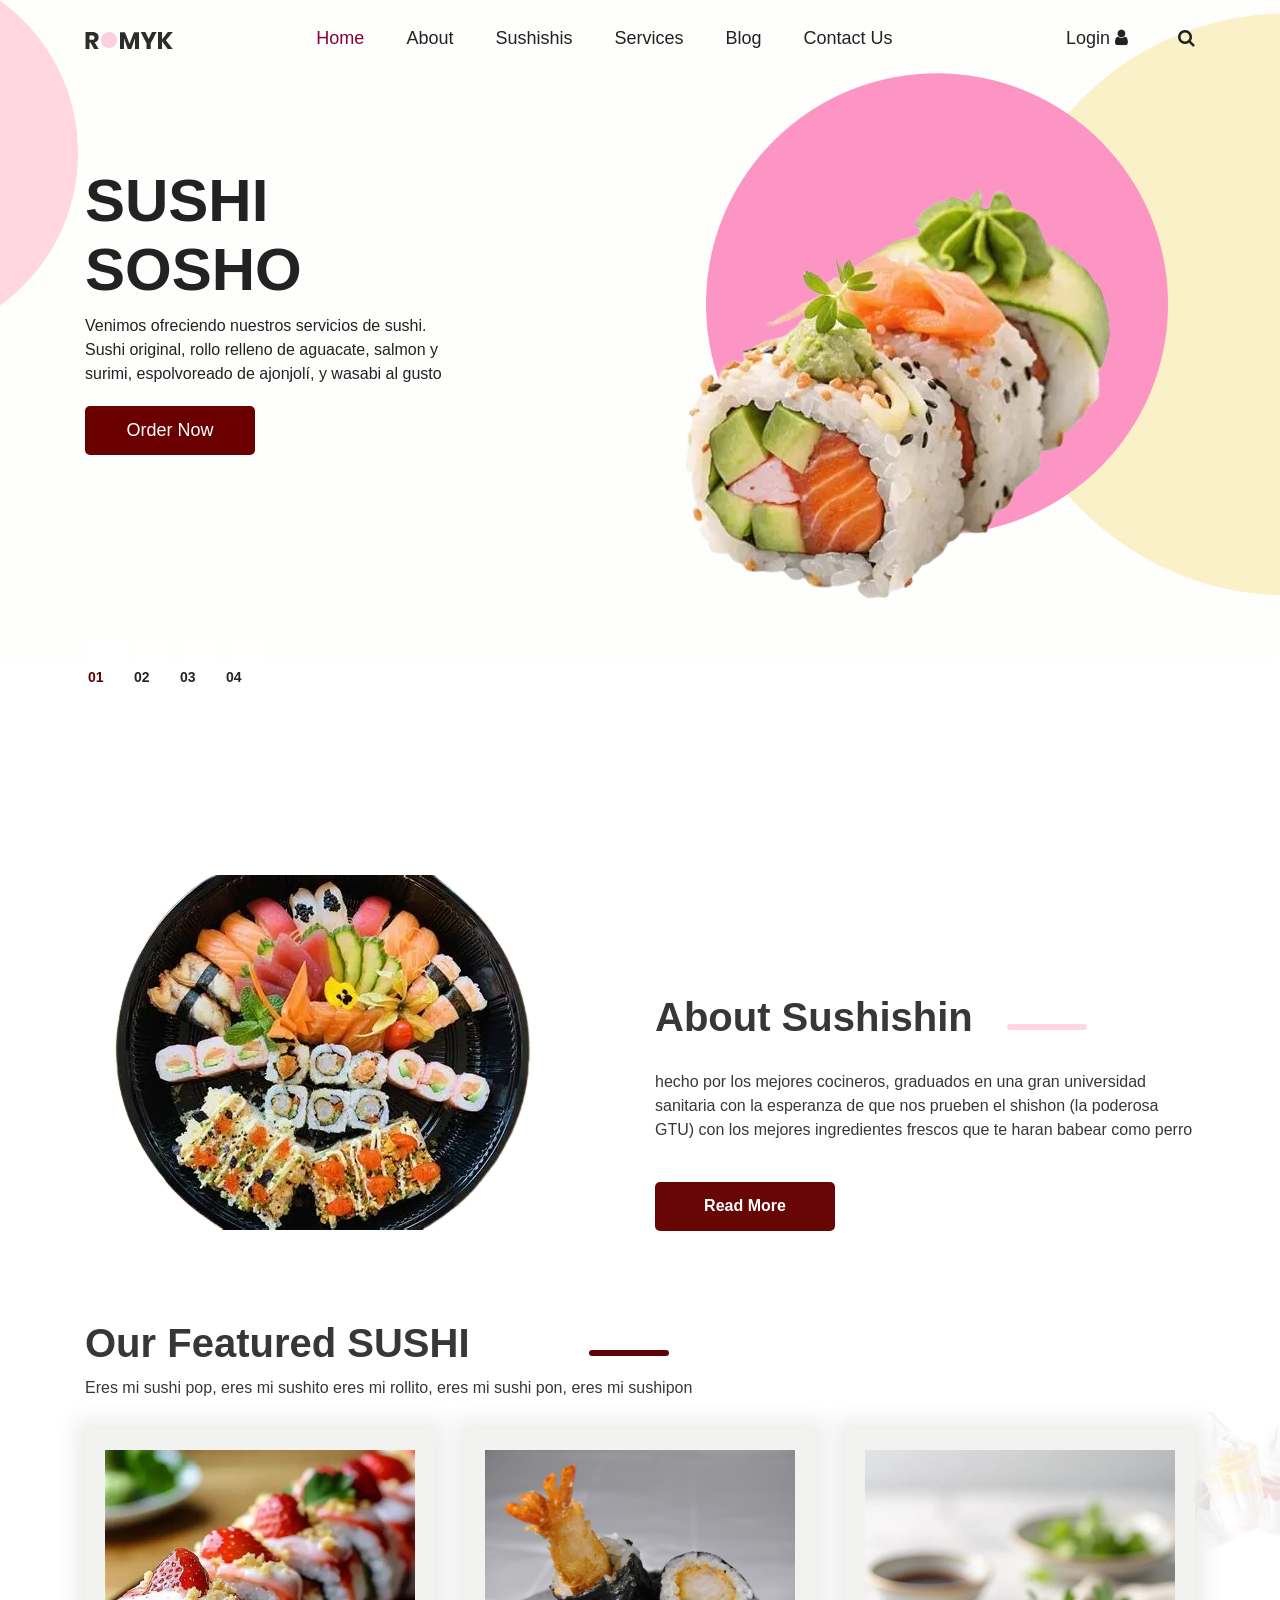
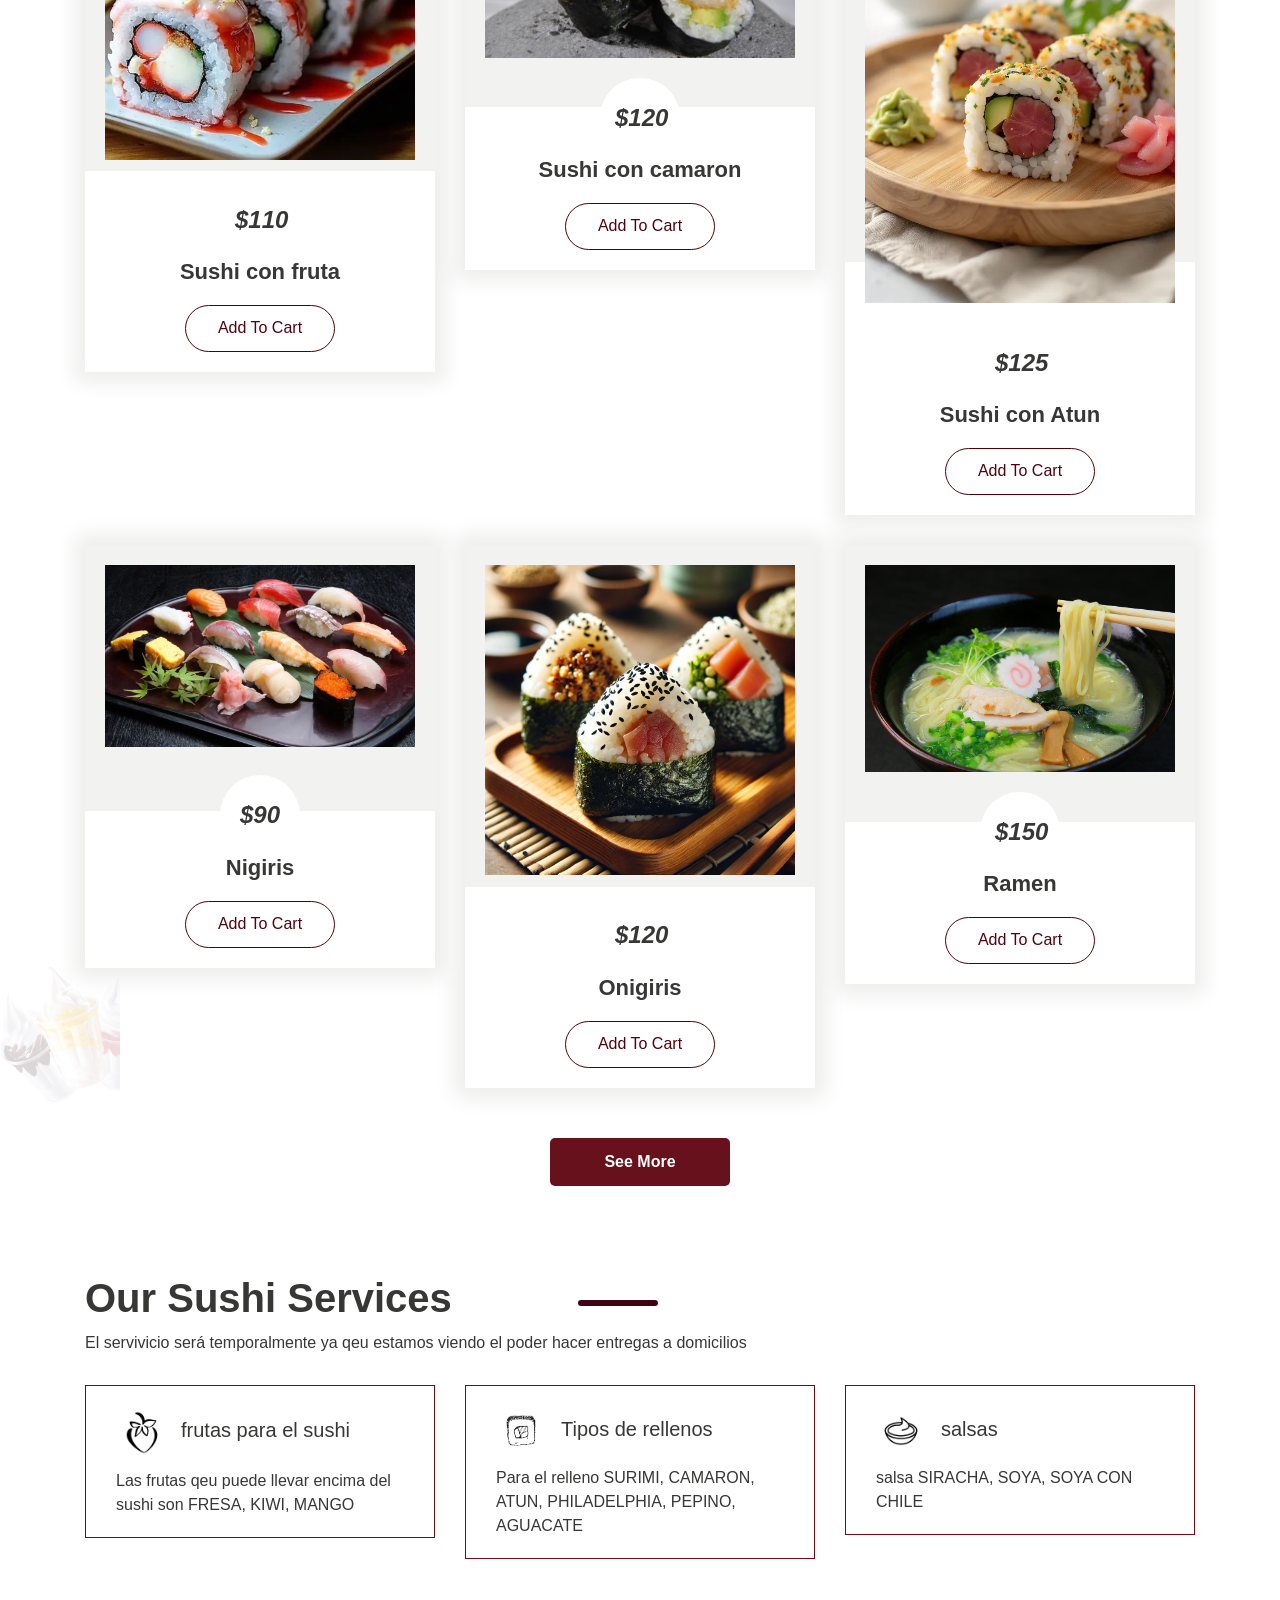
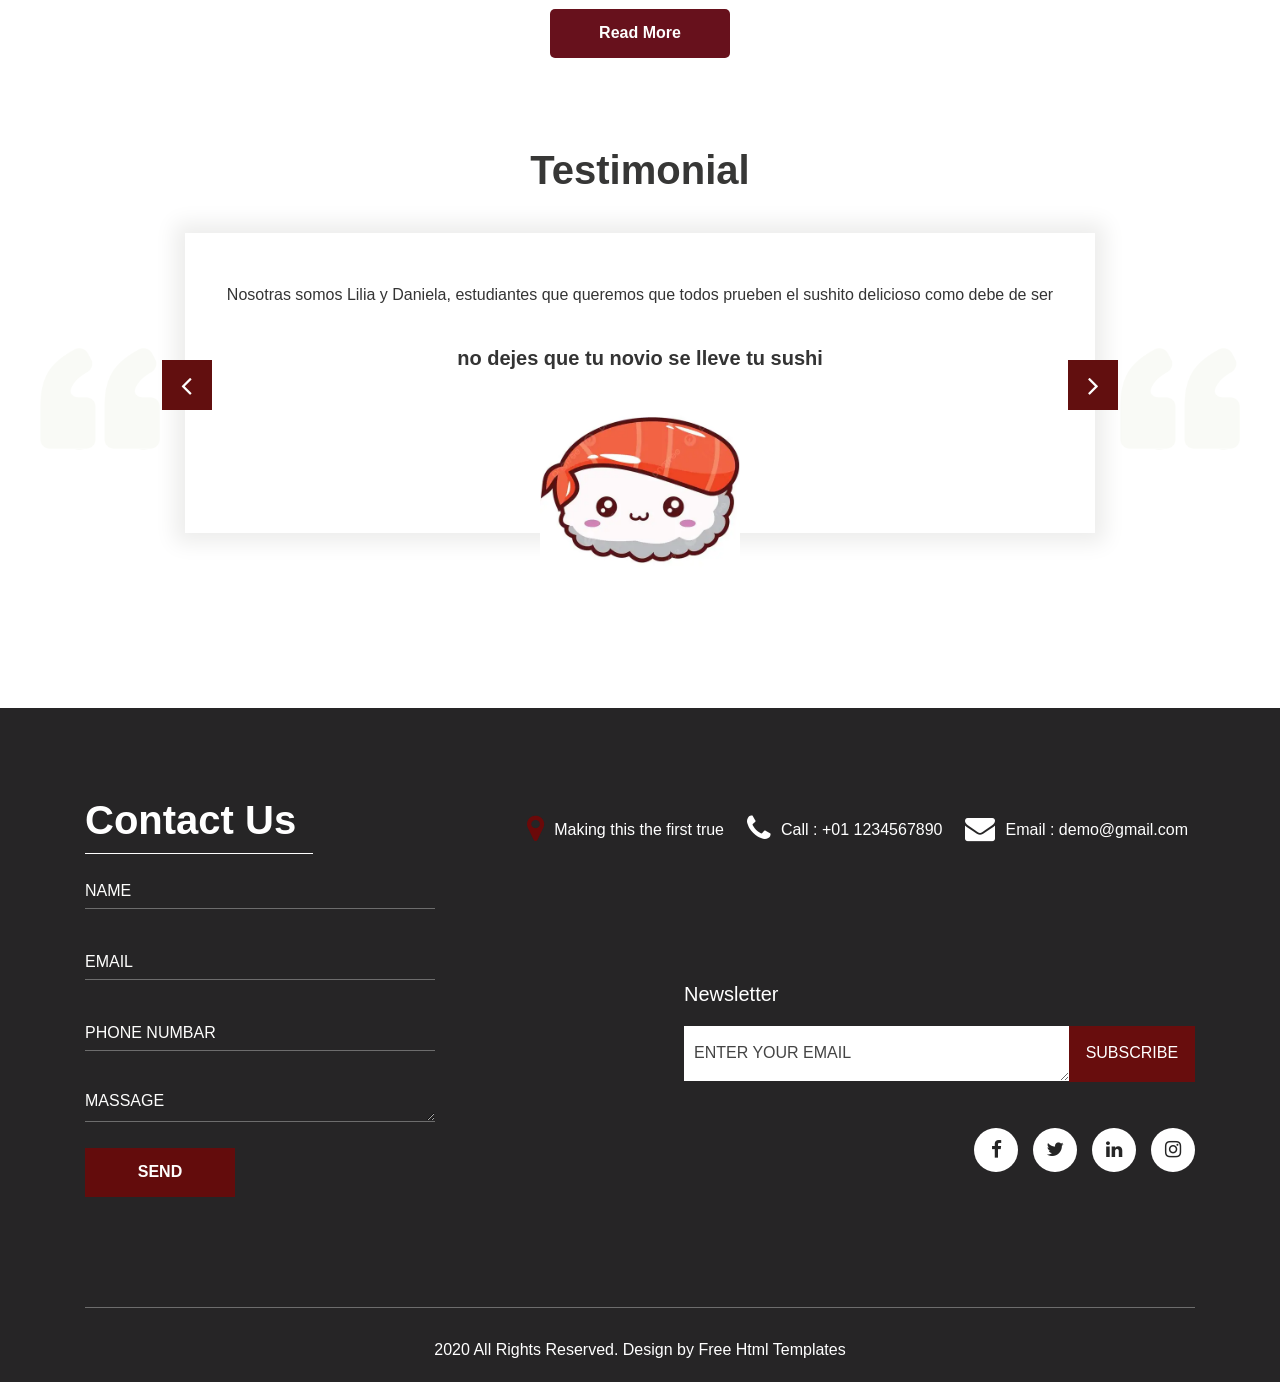
==== commit efb38956: "version 1 cambio de colores" ====
--- a/index.html
+++ b/index.html
@@ -45,7 +45,7 @@
                         <a class="nav-link" href="about.html">About</a>
                      </li>
                      <li class="nav-item">
-                        <a class="nav-link" href="icecream.html">Icecream</a>
+                        <a class="nav-link" href="icecream.html">Sushishis</a>
                      </li>
                      <li class="nav-item">
                         <a class="nav-link" href="services.html">Services</a>
@@ -79,7 +79,7 @@
                         <div class="row">
                            <div class="col-sm-6">
                               <h1 class="banner_taital">SUSHI SOSHO</h1>
-                              <p class="banner_text">It is a long established fact that a reader will be distracted by the readable content of a page when looking at its layout. The point of using Lorem</p>
+                              <p class="banner_text">Venimos ofreciendo nuestros servicios de sushi. Sushi original, rollo relleno de aguacate, salmon y surimi, espolvoreado de ajonjolí, y wasabi al gusto</p>
                               <div class="started_text"><a href="#">Order Now</a></div>
                            </div>
                            <div class="col-sm-6">
@@ -91,7 +91,7 @@
                         <div class="row">
                            <div class="col-sm-6">
                               <h1 class="banner_taital">SuShin</h1>
-                              <p class="banner_text">It is a long established fact that a reader will be distracted by the readable content of a page when looking at its layout. The point of using Lorem</p>
+                              <p class="banner_text">Sushi empanizado relleno de alga, aguacate, surimi y queso philadelphia</p>
                               <div class="started_text"><a href="#">Order Now</a></div>
                            </div>
                            <div class="col-sm-6">
@@ -103,7 +103,7 @@
                         <div class="row">
                            <div class="col-sm-6">
                               <h1 class="banner_taital">SUSHOS</h1>
-                              <p class="banner_text">It is a long established fact that a reader will be distracted by the readable content of a page when looking at its layout. The point of using Lorem</p>
+                              <p class="banner_text">rollos cubiertos de salmon rellenos de alga, aguacate, surimi y philadelphia</p>
                               <div class="started_text"><a href="#">Order Now</a></div>
                            </div>
                            <div class="col-sm-6">
@@ -114,8 +114,8 @@
                      <div class="carousel-item">
                         <div class="row">
                            <div class="col-sm-6">
-                              <h1 class="banner_taital">SALMON SISHON</h1>
-                              <p class="banner_text">It is a long established fact that a reader will be distracted by the readable content of a page when looking at its layout. The point of using Lorem</p>
+                              <h1 class="banner_taital">ORDEN SISHON</h1>
+                              <p class="banner_text">Orden de variedad de sushis, de salmon, cangrejo, atún y originlaes</p>
                               <div class="started_text"><a href="#">Order Now</a></div>
                            </div>
                            <div class="col-sm-6">
@@ -135,11 +135,11 @@
          <div class="container">
             <div class="row">
                <div class="col-md-6">
-                  <div class="about_img"><img src="images/about-img.png"></div>
+                  <div class="about_img"><img src="images/aboutSushis.png"></div>
                </div>
                <div class="col-md-6">
-                  <h1 class="about_taital">About Icecream</h1>
-                  <p class="about_text">Consectetur adipiscing elit, sed do eiusmod tempor incididunt ut labore et dolore magna aliqua. Ut enim ad minim veniam, quis nostrud exercitation ullamco laboris nisi ut aliquip ex ea commodo consequat. Duis aute irure dolor in reprehenderit in voluptate velit esse cillum dolore euconsectetur adipiscing esequat. Duis aute irure dolor in reprehenderit in voluptate velit esse cillum dolore eu</p>
+                  <h1 class="about_taital">About Sushishin</h1>
+                  <p class="about_text">hecho por los mejores cocineros, graduados en una gran universidad sanitaria con la esperanza de que nos prueben el shishon (la poderosa GTU) con los mejores ingredientes frescos que te haran babear como perro</p>
                   <div class="read_bt_1"><a href="#">Read More</a></div>
                </div>
             </div>
@@ -151,33 +151,33 @@
          <div class="container">
             <div class="row">
                <div class="col-md-12">
-                  <h1 class="cream_taital">Our Featured Ice Cream</h1>
-                  <p class="cream_text">tempor incididunt ut labore et dolore magna aliqua</p>
+                  <h1 class="cream_taital">Our Featured SUSHI</h1>
+                  <p class="cream_text">Eres mi sushi pop, eres mi sushito eres mi rollito, eres mi sushi pon, eres mi sushipon</p>
                </div>
             </div>
             <div class="cream_section_2">
                <div class="row">
                   <div class="col-md-4">
                      <div class="cream_box">
-                        <div class="cream_img"><img src="images/img-1.png"></div>
-                        <div class="price_text">$10</div>
-                        <h6 class="strawberry_text">Strawberry Ice Cream</h6>
-                        <div class="cart_bt"><a href="#">Add To Cart</a></div>
-                     </div>
-                  </div>
-                  <div class="col-md-4">
-                     <div class="cream_box">
-                        <div class="cream_img"><img src="images/img-2.png"></div>
-                        <div class="price_text">$10</div>
-                        <h6 class="strawberry_text">Strawberry Ice Cream</h6>
-                        <div class="cart_bt"><a href="#">Add To Cart</a></div>
-                     </div>
-                  </div>
-                  <div class="col-md-4">
-                     <div class="cream_box">
-                        <div class="cream_img"><img src="images/img-1.png"></div>
-                        <div class="price_text">$10</div>
-                        <h6 class="strawberry_text">Strawberry Ice Cream</h6>
+                        <div class="cream_img"><img src="images/sushi con fresa.png"></div>
+                        <div class="price_text">$110</div>
+                        <h6 class="strawberry_text">Sushi con fruta</h6>
+                        <div class="cart_bt"><a href="#">Add To Cart</a></div>
+                     </div>
+                  </div>
+                  <div class="col-md-4">
+                     <div class="cream_box">
+                        <div class="cream_img"><img src="images/sushi con camaron.jpg"></div>
+                        <div class="price_text">$120</div>
+                        <h6 class="strawberry_text">Sushi con camaron</h6>
+                        <div class="cart_bt"><a href="#">Add To Cart</a></div>
+                     </div>
+                  </div>
+                  <div class="col-md-4">
+                     <div class="cream_box">
+                        <div class="cream_img"><img src="images/sushiCon atun.png"></div>
+                        <div class="price_text">$125</div>
+                        <h6 class="strawberry_text">Sushi con Atun</h6>
                         <div class="cart_bt"><a href="#">Add To Cart</a></div>
                      </div>
                   </div>
@@ -187,25 +187,25 @@
                <div class="row">
                   <div class="col-md-4">
                      <div class="cream_box">
-                        <div class="cream_img"><img src="images/img-3.png"></div>
-                        <div class="price_text">$10</div>
-                        <h6 class="strawberry_text">Strawberry Ice Cream</h6>
-                        <div class="cart_bt"><a href="#">Add To Cart</a></div>
-                     </div>
-                  </div>
-                  <div class="col-md-4">
-                     <div class="cream_box">
-                        <div class="cream_img"><img src="images/img-4.png"></div>
-                        <div class="price_text">$10</div>
-                        <h6 class="strawberry_text">Strawberry Ice Cream</h6>
-                        <div class="cart_bt"><a href="#">Add To Cart</a></div>
-                     </div>
-                  </div>
-                  <div class="col-md-4">
-                     <div class="cream_box">
-                        <div class="cream_img"><img src="images/img-5.png"></div>
-                        <div class="price_text">$10</div>
-                        <h6 class="strawberry_text">Strawberry Ice Cream</h6>
+                        <div class="cream_img"><img src="images/nigiris.png"></div>
+                        <div class="price_text">$90</div>
+                        <h6 class="strawberry_text">Nigiris</h6>
+                        <div class="cart_bt"><a href="#">Add To Cart</a></div>
+                     </div>
+                  </div>
+                  <div class="col-md-4">
+                     <div class="cream_box">
+                        <div class="cream_img"><img src="images/onigiris.png"></div>
+                        <div class="price_text">$120</div>
+                        <h6 class="strawberry_text">Onigiris</h6>
+                        <div class="cart_bt"><a href="#">Add To Cart</a></div>
+                     </div>
+                  </div>
+                  <div class="col-md-4">
+                     <div class="cream_box">
+                        <div class="cream_img"><img src="images/ramen.png"></div>
+                        <div class="price_text">$150</div>
+                        <h6 class="strawberry_text">Ramen</h6>
                         <div class="cart_bt"><a href="#">Add To Cart</a></div>
                      </div>
                   </div>
@@ -220,28 +220,28 @@
          <div class="container">
             <div class="row">
                <div class="col-md-12">
-                  <h1 class="services_taital">Our Ice Cream Services</h1>
-                  <p class="services_text">tempor incididunt ut labore et dolore magna aliqua</p>
+                  <h1 class="services_taital">Our Sushi Services</h1>
+                  <p class="services_text">El servivicio será temporalmente ya qeu estamos viendo el poder hacer entregas a domicilios</p>
                </div>
             </div>
             <div class="services_section_2">
                <div class="row">
                   <div class="col-md-4">
                      <div class="services_box">
-                        <h5 class="tasty_text"><span class="icon_img"><img src="images/icon-1.png"></span>Cookies Ice Cream</h5>
-                        <p class="lorem_text">commodo consequat. Duis aute irure dolor in reprehenderit in voluptate velit esse cillum dolore eu fat </p>
+                        <h5 class="tasty_text"><span class="icon_img"><img src="images/fresaas.png" width="50" height="20"></span>frutas para el sushi</h5>
+                        <p class="lorem_text">Las frutas qeu puede llevar encima del sushi son FRESA, KIWI, MANGO </p>
                      </div>
                   </div>
                   <div class="col-md-4">
                      <div class="services_box">
-                        <h5 class="tasty_text"><span class="icon_img"><img src="images/icon-2.png"></span>Cookies Ice Cream</h5>
-                        <p class="lorem_text">commodo consequat. Duis aute irure dolor in reprehenderit in voluptate velit esse cillum dolore eu fat </p>
+                        <h5 class="tasty_text"><span class="icon_img"><img src="images/relleno.png" width="50" height="20"></span>Tipos de rellenos</h5>
+                        <p class="lorem_text">Para el relleno SURIMI, CAMARON, ATUN, PHILADELPHIA, PEPINO, AGUACATE</p>
                      </div>
                   </div>
                   <div class="col-md-4">
                      <div class="services_box">
-                        <h5 class="tasty_text"><span class="icon_img"><img src="images/icon-1.png"></span>Cookies Ice Cream</h5>
-                        <p class="lorem_text">commodo consequat. Duis aute irure dolor in reprehenderit in voluptate velit esse cillum dolore eu fat </p>
+                        <h5 class="tasty_text"><span class="icon_img"><img src="images/salsa.png" width="50" height="20"></span>salsas</h5>
+                        <p class="lorem_text">salsa SIRACHA, SOYA, SOYA CON CHILE </p>
                      </div>
                   </div>
                </div>
@@ -265,19 +265,19 @@
                         <div id="main_slider" class="carousel slide" data-ride="carousel">
                            <div class="carousel-inner">
                               <div class="carousel-item active">
-                                 <p class="testimonial_text">tempor incididunt ut labore et dolore magna aliqua. Ut enim ad minim veniam, quis nostrud exercitation ullamco laboris nisi ut aliquip ex ea commodo consequat. Duis aute irure dolor in reprehenderit in voluptate velit esse cillum dolore eu fugiat nulla pariatur. Excepteur sint</p>
-                                 <h4 class="client_name">Marri Fen</h4>
-                                 <div class="client_img"><img src="images/client-img.png"></div>
+                                 <p class="testimonial_text">Nosotras somos Lilia y Daniela, estudiantes que queremos que todos prueben el sushito delicioso como debe de ser</p>
+                                 <h4 class="client_name">no dejes que tu novio se lleve tu sushi</h4>
+                                 <div class="client_img"><img src="images/susushi.png" width="200" height="180"></div>
                               </div>
                               <div class="carousel-item">
-                                 <p class="testimonial_text">tempor incididunt ut labore et dolore magna aliqua. Ut enim ad minim veniam, quis nostrud exercitation ullamco laboris nisi ut aliquip ex ea commodo consequat. Duis aute irure dolor in reprehenderit in voluptate velit esse cillum dolore eu fugiat nulla pariatur. Excepteur sint</p>
-                                 <h4 class="client_name">Marri Fen</h4>
-                                 <div class="client_img"><img src="images/client-img.png"></div>
+                                 <p class="testimonial_text">sushi pop, sushi delirando, sushi castigo, eres mi sushi pop</p>
+                                 <h4 class="client_name">Susushi</h4>
+                                 <div class="client_img"><img src="images/animadosushi.png" width="200" height="180"></div>
                               </div>
                               <div class="carousel-item">
-                                 <p class="testimonial_text">tempor incididunt ut labore et dolore magna aliqua. Ut enim ad minim veniam, quis nostrud exercitation ullamco laboris nisi ut aliquip ex ea commodo consequat. Duis aute irure dolor in reprehenderit in voluptate velit esse cillum dolore eu fugiat nulla pariatur. Excepteur sint</p>
-                                 <h4 class="client_name">Marri Fen</h4>
-                                 <div class="client_img"><img src="images/client-img.png"></div>
+                                 <p class="testimonial_text">Conozcan a nskq, es muy bueno haciendo musica</p>
+                                 <h4 class="client_name">Escuchen su nuevo album "MOSCA" en todas las plataformas disponible</h4>
+                                 <div class="client_img"><img src="images/nskq.png"></div>
                               </div>
                            </div>
                            <a class="carousel-control-prev" href="#main_slider" role="button" data-slide="prev">
--- a/css/style.css
+++ b/css/style.css
@@ -223,7 +223,7 @@
 
 .header_bg {
     background: #ffffff;
-    border-bottom: 1px solid #fc95c4;
+    border-bottom: 1px solid #900606;
 }
 
 .bg-light {
@@ -246,12 +246,12 @@
 .navbar-light .navbar-nav .nav-link.active,
 .navbar-light .navbar-nav .nav-link.show,
 .navbar-light .navbar-nav .show>.nav-link {
-    color: #fc95c4;
+    color: #86003c;
 }
 
 .navbar-light .navbar-nav .nav-link:focus,
 .navbar-light .navbar-nav .nav-link:hover {
-    color: #fc95c4;
+    color: #7a082b;
 }
 
 .navbar-brand {
@@ -272,7 +272,7 @@
 }
 
 .login_bt a:hover {
-    color: #fc95c4;
+    color: #630723;
 }
 
 .fa.fa-search.form-control-feedback {
@@ -282,7 +282,7 @@
 
 .fa.fa-search.form-control-feedback:hover {
     font-size: 18px;
-    color: #fc95c4;
+    color: #450120;
 }
 
 
@@ -322,7 +322,7 @@
     float: left;
     padding: 8px 10px;
     color: #ffffff;
-    background-color: #fc95c4;
+    background-color: #6b0000;
     text-align: center;
     font-size: 18px;
     border-radius: 5px;
@@ -352,7 +352,7 @@
 }
 
 .carousel-indicators .active {
-    color: #fc95c4;
+    color: #5e0303;
 }
 
 .carousel-indicators {
@@ -418,7 +418,7 @@
     float: left;
     font-size: 16px;
     text-align: center;
-    background-color: #fc95c4;
+    background-color: #680505;
     color: #ffffff;
     padding: 10px 0px;
     border-radius: 5px;
@@ -479,7 +479,7 @@
     content: '';
     width: 80px;
     height: 6px;
-    background-color: #ffd6e1;
+    background-color: #5f030b;
     bottom: 20px;
     right: 160px;
     border-radius: 4px;
@@ -552,8 +552,8 @@
     float: left;
     font-size: 16px;
     text-align: center;
-    border: 1px solid #fc95c4;
-    color: #fc95c4;
+    border: 1px solid #4d0204;
+    color: #4e040e;
     padding: 8px 0px;
     border-radius: 40px;
 }
@@ -576,7 +576,7 @@
     float: left;
     font-size: 16px;
     text-align: center;
-    background-color: #fc95c4;
+    background-color: #67111c;
     color: #fefefd;
     padding: 10px 0px;
     border-radius: 5px;
@@ -614,7 +614,7 @@
     content: '';
     width: 80px;
     height: 6px;
-    background-color: #ffd6e1;
+    background-color: #3f0313;
     bottom: 25px;
     right: 160px;
     border-radius: 4px;
@@ -637,7 +637,7 @@
 .services_box {
     width: 100%;
     float: left;
-    border: 1px solid #fc9cc8;
+    border: 1px solid #6b0e11;
     padding: 20px 30px;
     height: auto;
 }
@@ -761,7 +761,7 @@
 #main_slider .carousel-control-next {
     width: 50px;
     height: 50px;
-    background-color: #fc95c4;
+    background-color: #620f0f;
     opacity: 1;
     font-size: 30px;
     color: #ffffff;
@@ -851,7 +851,7 @@
     color: #fefefd;
     font-size: 16px;
     padding: 10px 0px;
-    background-color: #fc95c4;
+    background-color: #630c0c;
     text-transform: uppercase;
     font-weight: bold;
     text-align: center;
@@ -897,11 +897,11 @@
 }
 
 .padding_left_10:hover {
-    color: #fc95c4;
+    color: #5c0b0b;
 }
 
 .padding_left_10.active {
-    color: #fc95c4;
+    color: #6a0909;
 }
 
 .footer_social_icon {
@@ -935,7 +935,7 @@
 }
 
 .footer_social_icon li a:hover {
-    background-color: #fc95c4;
+    background-color: #5f0f0f;
     color: #ffffff;
 }
 
@@ -992,7 +992,7 @@
     color: #ffffff;
     font-size: 16px;
     padding: 13px 0px 14px 0px;
-    background-color: #fc95c4;
+    background-color: #680d0d;
     text-align: center;
     text-transform: uppercase;
 }
@@ -1031,7 +1031,7 @@
 }
 
 .copyright_text a:hover {
-    color: #fc95c4;
+    color: #6a1111;
 }
 
 
